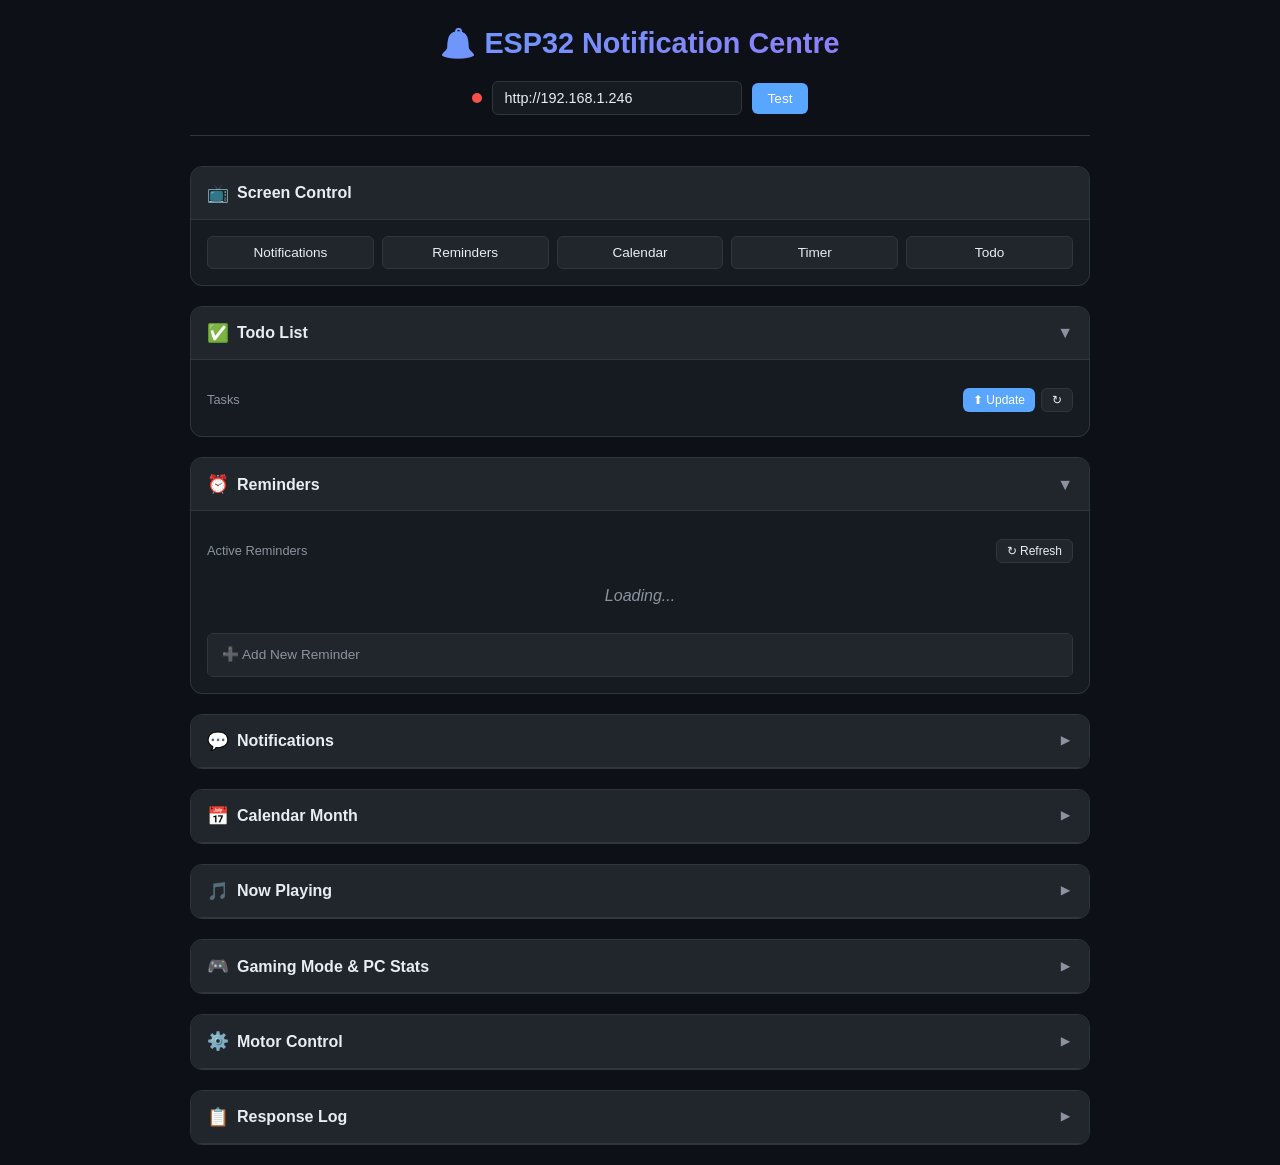
==== tools/esp32_dashboard.html @ 40072f64 "Add webpage to interact with esp32 server" ====
<!DOCTYPE html>
<html lang="en">
<head>
  <meta charset="UTF-8">
  <meta name="viewport" content="width=device-width, initial-scale=1.0">
  <title>ESP32 Notification Centre</title>
  <style>
    :root {
      --bg-primary: #0d1117;
      --bg-secondary: #161b22;
      --bg-tertiary: #21262d;
      --border: #30363d;
      --text-primary: #e6edf3;
      --text-secondary: #8b949e;
      --accent-blue: #58a6ff;
      --accent-green: #3fb950;
      --accent-yellow: #d29922;
      --accent-red: #f85149;
      --accent-purple: #a371f7;
    }
    
    * { box-sizing: border-box; margin: 0; padding: 0; }
    
    body {
      font-family: -apple-system, BlinkMacSystemFont, 'Segoe UI', Roboto, sans-serif;
      background: var(--bg-primary);
      color: var(--text-primary);
      line-height: 1.6;
      padding: 20px;
      min-height: 100vh;
    }
    
    .container { max-width: 900px; margin: 0 auto; }
    
    header {
      text-align: center;
      margin-bottom: 30px;
      padding-bottom: 20px;
      border-bottom: 1px solid var(--border);
    }
    
    header h1 {
      font-size: 1.8rem;
      background: linear-gradient(135deg, var(--accent-blue), var(--accent-purple));
      -webkit-background-clip: text;
      -webkit-text-fill-color: transparent;
      background-clip: text;
    }
    
    .connection {
      display: flex;
      gap: 10px;
      justify-content: center;
      align-items: center;
      margin-top: 15px;
    }
    
    .connection input {
      padding: 8px 12px;
      border-radius: 6px;
      border: 1px solid var(--border);
      background: var(--bg-secondary);
      color: var(--text-primary);
      width: 250px;
      font-size: 0.9rem;
    }
    
    .connection button {
      padding: 8px 16px;
      border-radius: 6px;
      border: none;
      background: var(--accent-blue);
      color: white;
      cursor: pointer;
      font-weight: 500;
      transition: opacity 0.2s;
    }
    
    .connection button:hover { opacity: 0.85; }
    
    .status-dot {
      width: 10px;
      height: 10px;
      border-radius: 50%;
      background: var(--accent-red);
      transition: background 0.3s;
    }
    
    .status-dot.connected { background: var(--accent-green); }
    
    .sections { display: grid; gap: 20px; }
    
    .section {
      background: var(--bg-secondary);
      border: 1px solid var(--border);
      border-radius: 12px;
      overflow: hidden;
    }
    
    .section-header {
      padding: 12px 16px;
      background: var(--bg-tertiary);
      border-bottom: 1px solid var(--border);
      font-weight: 600;
      display: flex;
      align-items: center;
      gap: 8px;
      cursor: pointer;
      user-select: none;
    }
    
    .section-header:hover { background: #282e36; }
    
    .section-header .icon { font-size: 1.1rem; }
    
    .section-header .collapse-icon {
      margin-left: auto;
      transition: transform 0.2s;
      color: var(--text-secondary);
    }
    
    .section.collapsed .section-header .collapse-icon { transform: rotate(-90deg); }
    .section.collapsed .section-body { display: none; }
    
    .section-body { padding: 16px; }
    
    .form-grid {
      display: grid;
      grid-template-columns: repeat(auto-fit, minmax(180px, 1fr));
      gap: 12px;
    }
    
    .form-group { display: flex; flex-direction: column; gap: 4px; }
    .form-group.full-width { grid-column: 1 / -1; }
    
    label {
      font-size: 0.8rem;
      color: var(--text-secondary);
      font-weight: 500;
    }
    
    input, select, textarea {
      padding: 8px 10px;
      border-radius: 6px;
      border: 1px solid var(--border);
      background: var(--bg-tertiary);
      color: var(--text-primary);
      font-size: 0.9rem;
      transition: border-color 0.2s;
    }
    
    input:focus, select:focus, textarea:focus {
      outline: none;
      border-color: var(--accent-blue);
    }
    
    textarea { resize: vertical; min-height: 60px; font-family: inherit; }
    
    .btn-row { display: flex; gap: 10px; margin-top: 12px; flex-wrap: wrap; }
    
    button {
      padding: 8px 16px;
      border-radius: 6px;
      border: none;
      font-weight: 500;
      cursor: pointer;
      transition: all 0.2s;
      font-size: 0.85rem;
    }
    
    .btn-primary { background: var(--accent-blue); color: white; }
    .btn-success { background: var(--accent-green); color: white; }
    .btn-warning { background: var(--accent-yellow); color: black; }
    .btn-danger { background: var(--accent-red); color: white; }
    .btn-secondary { background: var(--bg-tertiary); color: var(--text-primary); border: 1px solid var(--border); }
    
    button:hover { opacity: 0.85; transform: translateY(-1px); }
    button:active { transform: translateY(0); }
    
    .screen-btns { display: flex; flex-wrap: wrap; gap: 8px; }
    .screen-btns button { flex: 1; min-width: 100px; }
    
    .response-area {
      margin-top: 20px;
      padding: 16px;
      background: var(--bg-secondary);
      border: 1px solid var(--border);
      border-radius: 12px;
    }
    
    .response-area h3 {
      font-size: 0.9rem;
      color: var(--text-secondary);
      margin-bottom: 10px;
    }
    
    #responseLog {
      font-family: 'Consolas', 'Monaco', monospace;
      font-size: 0.85rem;
      max-height: 200px;
      overflow-y: auto;
      white-space: pre-wrap;
      word-break: break-all;
    }
    
    .log-entry { padding: 6px 0; border-bottom: 1px solid var(--border); }
    .log-entry:last-child { border-bottom: none; }
    .log-entry.success { color: var(--accent-green); }
    .log-entry.error { color: var(--accent-red); }
    .log-entry .time { color: var(--text-secondary); margin-right: 8px; }
    
    /* Item lists */
    .item-list { margin-top: 12px; }
    .item-list-header {
      font-size: 0.8rem;
      color: var(--text-secondary);
      margin-bottom: 8px;
      display: flex;
      justify-content: space-between;
      align-items: center;
    }
    
    .list-item {
      display: flex;
      align-items: center;
      gap: 10px;
      padding: 8px 12px;
      background: var(--bg-tertiary);
      border-radius: 6px;
      margin-bottom: 6px;
      font-size: 0.9rem;
    }
    
    .list-item.completed { opacity: 0.5; text-decoration: line-through; }
    
    .list-item input[type="checkbox"] {
      width: 18px;
      height: 18px;
      accent-color: var(--accent-green);
      cursor: pointer;
    }
    
    .list-item .item-text { flex: 1; }
    .list-item .item-meta { font-size: 0.75rem; color: var(--text-secondary); }
    
    .empty-state {
      color: var(--text-secondary);
      font-style: italic;
      text-align: center;
      padding: 12px;
    }
    
    /* Collapsible add forms */
    .add-form-details {
      margin-top: 12px;
      border: 1px solid var(--border);
      border-radius: 6px;
      overflow: hidden;
    }
    
    .add-form-details summary {
      padding: 10px 14px;
      background: var(--bg-tertiary);
      cursor: pointer;
      font-size: 0.85rem;
      font-weight: 500;
      color: var(--text-secondary);
      list-style: none;
    }
    
    .add-form-details summary::-webkit-details-marker { display: none; }
    .add-form-details summary:hover { color: var(--text-primary); }
    
    .add-form-details[open] summary { 
      border-bottom: 1px solid var(--border);
      color: var(--text-primary);
    }
    
    .add-form-content { padding: 12px; }
    
    /* Todo input rows */
    .todo-inputs { display: flex; flex-direction: column; gap: 6px; }
    
    .todo-row {
      display: flex;
      align-items: center;
      gap: 8px;
    }
    
    .todo-row input[type="checkbox"] {
      width: 18px;
      height: 18px;
      accent-color: var(--accent-green);
      cursor: pointer;
      flex-shrink: 0;
    }
    
    .todo-row input[type="text"] {
      flex: 1;
      padding: 6px 10px;
      font-size: 0.85rem;
    }
    
    .todo-row input[type="text"].completed {
      opacity: 0.5;
      text-decoration: line-through;
    }
    
    .todo-row .todo-index {
      font-size: 0.7rem;
      color: var(--text-secondary);
      min-width: 20px;
      text-align: right;
    }
    
    /* Slider */
    input[type="range"] {
      -webkit-appearance: none;
      appearance: none;
      height: 6px;
      background: var(--bg-tertiary);
      border-radius: 3px;
      border: none;
    }
    
    input[type="range"]::-webkit-slider-thumb {
      -webkit-appearance: none;
      appearance: none;
      width: 18px;
      height: 18px;
      background: var(--accent-blue);
      border-radius: 50%;
      cursor: pointer;
    }
    
    .slider-value {
      display: inline-block;
      min-width: 40px;
      text-align: center;
      color: var(--accent-blue);
      font-weight: 600;
    }
    
    @media (max-width: 600px) {
      .form-grid { grid-template-columns: 1fr; }
      .connection { flex-direction: column; }
      .connection input { width: 100%; }
    }
  </style>
</head>
<body>
  <div class="container">
    <header>
      <h1>🔔 ESP32 Notification Centre</h1>
      <div class="connection">
        <span class="status-dot" id="statusDot"></span>
        <input type="text" id="espHost" value="http://192.168.1.246" placeholder="ESP32 Address">
        <button onclick="testConnection()">Test</button>
      </div>
    </header>

    <div class="sections">
      <!-- Screen Control -->
      <div class="section">
        <div class="section-header"><span class="icon">📺</span> Screen Control</div>
        <div class="section-body">
          <div class="screen-btns">
            <button class="btn-secondary" onclick="switchScreen('notifs')">Notifications</button>
            <button class="btn-secondary" onclick="switchScreen('reminder')">Reminders</button>
            <button class="btn-secondary" onclick="switchScreen('calendar')">Calendar</button>
            <button class="btn-secondary" onclick="switchScreen('timer')">Timer</button>
            <button class="btn-secondary" onclick="switchScreen('todo')">Todo</button>
          </div>
        </div>
      </div>

      <!-- Todo List -->
      <div class="section">
        <div class="section-header" onclick="toggleSection(this)"><span class="icon">✅</span> Todo List <span class="collapse-icon">▼</span></div>
        <div class="section-body">
          <div class="item-list">
            <div class="item-list-header">
              <span>Tasks</span>
              <div style="display: flex; gap: 6px;">
                <button class="btn-primary" style="padding: 4px 10px; font-size: 0.75rem;" onclick="saveTodoInputs()" title="Save changes">⬆ Update</button>
                <button class="btn-secondary" style="padding: 4px 10px; font-size: 0.75rem;" onclick="loadTodos()" title="Refresh">↻</button>
              </div>
            </div>
            <div id="todoList" class="todo-inputs"></div>
          </div>
        </div>
      </div>

      <!-- Reminders -->
      <div class="section">
        <div class="section-header" onclick="toggleSection(this)"><span class="icon">⏰</span> Reminders <span class="collapse-icon">▼</span></div>
        <div class="section-body">
          <div class="item-list">
            <div class="item-list-header">
              <span>Active Reminders</span>
              <button class="btn-secondary" style="padding: 4px 10px; font-size: 0.75rem;" onclick="loadReminders()">↻ Refresh</button>
            </div>
            <div id="reminderList"><div class="empty-state">Loading...</div></div>
          </div>
          <!-- Collapsible Add Form -->
          <details class="add-form-details">
            <summary>➕ Add New Reminder</summary>
            <div class="add-form-content">
              <div class="form-grid">
                <div class="form-group full-width">
                  <label>Reminder Text</label>
                  <input type="text" id="reminderMsg" placeholder="Take a break!">
                </div>
                <div class="form-group">
                  <label>Date & Time</label>
                  <input type="datetime-local" id="reminderTime">
                </div>
                <div class="form-group">
                  <label>Limit (mins)</label>
                  <input type="number" id="reminderLimit" value="0" min="0">
                </div>
                <div class="form-group">
                  <label>Priority</label>
                  <select id="reminderPriority">
                    <option value="normal">Normal</option>
                    <option value="high">High</option>
                    <option value="low">Low</option>
                  </select>
                </div>
              </div>
              <div class="btn-row">
                <button class="btn-primary" onclick="addReminder()">Add Reminder</button>
              </div>
            </div>
          </details>
        </div>
      </div>

      <!-- Notifications (collapsed) -->
      <div class="section collapsed">
        <div class="section-header" onclick="toggleSection(this)"><span class="icon">💬</span> Notifications <span class="collapse-icon">▼</span></div>
        <div class="section-body">
          <div class="form-grid">
            <div class="form-group">
              <label>App Name</label>
              <input type="text" id="notifApp" placeholder="Discord">
            </div>
            <div class="form-group">
              <label>From</label>
              <input type="text" id="notifFrom" placeholder="Username">
            </div>
            <div class="form-group">
              <label>Priority</label>
              <select id="notifPriority">
                <option value="">Normal</option>
                <option value="high">High</option>
                <option value="low">Low</option>
              </select>
            </div>
            <div class="form-group full-width">
              <label>Message</label>
              <textarea id="notifMessage" placeholder="Notification message..."></textarea>
            </div>
          </div>
          <div class="btn-row">
            <button class="btn-primary" onclick="sendNotification()">Send Notification</button>
            <button class="btn-danger" onclick="clearNotifications()">Clear All</button>
          </div>
        </div>
      </div>

      <!-- Calendar (collapsed) -->
      <div class="section collapsed">
        <div class="section-header" onclick="toggleSection(this)"><span class="icon">📅</span> Calendar Month <span class="collapse-icon">▼</span></div>
        <div class="section-body">
          <div class="form-grid">
            <div class="form-group">
              <label>Month (1-12)</label>
              <input type="number" id="calMonth" min="1" max="12" value="1">
            </div>
            <div class="form-group">
              <label>Year</label>
              <input type="number" id="calYear" value="2026">
            </div>
          </div>
          <div class="btn-row">
            <button class="btn-primary" onclick="setCalMonth()">Set Month</button>
            <button class="btn-secondary" onclick="resetCalMonth()">Reset to Current</button>
          </div>
        </div>
      </div>

      <!-- Now Playing (collapsed) -->
      <div class="section collapsed">
        <div class="section-header" onclick="toggleSection(this)"><span class="icon">🎵</span> Now Playing <span class="collapse-icon">▼</span></div>
        <div class="section-body">
          <div class="form-grid">
            <div class="form-group">
              <label>Song</label>
              <input type="text" id="npSong" placeholder="Song Title">
            </div>
            <div class="form-group">
              <label>Artist</label>
              <input type="text" id="npArtist" placeholder="Artist Name">
            </div>
          </div>
          <div class="btn-row">
            <button class="btn-primary" onclick="setNowPlaying()">Update</button>
            <button class="btn-secondary" onclick="clearNowPlaying()">Clear</button>
          </div>
        </div>
      </div>

      <!-- PC Stats (collapsed) -->
      <div class="section collapsed">
        <div class="section-header" onclick="toggleSection(this)"><span class="icon">🎮</span> Gaming Mode & PC Stats <span class="collapse-icon">▼</span></div>
        <div class="section-body">
          <div class="btn-row">
            <button class="btn-success" onclick="setGaming(true)">Gaming ON</button>
            <button class="btn-danger" onclick="setGaming(false)">Gaming OFF</button>
          </div>
          <hr style="border-color: var(--border); margin: 16px 0;">
          <div class="form-grid">
            <div class="form-group">
              <label>CPU Temp (°C)</label>
              <input type="number" id="cpuTemp" value="45">
            </div>
            <div class="form-group">
              <label>CPU Usage (%)</label>
              <input type="number" id="cpuUsage" value="30">
            </div>
            <div class="form-group">
              <label>CPU Speed (GHz)</label>
              <input type="number" id="cpuSpeed" step="0.1" value="3.5">
            </div>
            <div class="form-group">
              <label>RAM Used (GB)</label>
              <input type="number" id="ramUsed" value="8">
            </div>
            <div class="form-group">
              <label>RAM Total (GB)</label>
              <input type="number" id="ramTotal" value="32">
            </div>
            <div class="form-group">
              <label>GPU Temp (°C)</label>
              <input type="number" id="gpuTemp" value="55">
            </div>
            <div class="form-group">
              <label>GPU Usage (%)</label>
              <input type="number" id="gpuUsage" value="20">
            </div>
            <div class="form-group">
              <label>Net Down (MB/s)</label>
              <input type="number" id="netDown" step="0.1" value="0">
            </div>
            <div class="form-group">
              <label>Net Up (MB/s)</label>
              <input type="number" id="netUp" step="0.1" value="0">
            </div>
          </div>
          <div class="btn-row">
            <button class="btn-primary" onclick="sendPcStats()">Send PC Stats</button>
          </div>
        </div>
      </div>

      <!-- Motor Control (collapsed) -->
      <div class="section collapsed">
        <div class="section-header" onclick="toggleSection(this)"><span class="icon">⚙️</span> Motor Control <span class="collapse-icon">▼</span></div>
        <div class="section-body">
          <div class="form-group">
            <label>Speed: <span class="slider-value" id="motorSpeedValue">0</span></label>
            <input type="range" id="motorSpeed" min="0" max="255" value="0" oninput="updateMotorValue()">
          </div>
          <div class="btn-row">
            <button class="btn-primary" onclick="setMotor()">Set Speed</button>
            <button class="btn-danger" onclick="stopMotor()">Stop</button>
          </div>
        </div>
      </div>

      <!-- Response Log (collapsed) -->
      <div class="section collapsed">
        <div class="section-header" onclick="toggleSection(this)"><span class="icon">📋</span> Response Log <span class="collapse-icon">▼</span></div>
        <div class="section-body">
          <div id="responseLog"></div>
        </div>
      </div>
    </div>
  </div>

  <script>
    const $ = id => document.getElementById(id);

    function getHost() {
      return $('espHost').value.replace(/\/$/, '');
    }

    function log(msg, isError = false) {
      const time = new Date().toLocaleTimeString();
      const entry = document.createElement('div');
      entry.className = `log-entry ${isError ? 'error' : 'success'}`;
      entry.innerHTML = `<span class="time">[${time}]</span>${msg}`;
      $('responseLog').prepend(entry);
    }

    async function apiCall(endpoint, method = 'POST', body = null) {
      try {
        const url = getHost() + endpoint;
        const options = { method };
        
        if (body) {
          options.headers = { 'Content-Type': 'application/x-www-form-urlencoded' };
          options.body = new URLSearchParams(body).toString();
        }
        
        const res = await fetch(url, options);
        const text = await res.text();
        
        let parsed;
        try { parsed = JSON.parse(text); } catch { parsed = text; }
        
        log(`${method} ${endpoint} → ${JSON.stringify(parsed)}`);
        return { ok: res.ok, data: parsed };
      } catch (e) {
        log(`${method} ${endpoint} → ${e.message}`, true);
        return { ok: false, error: e.message };
      }
    }

    async function testConnection() {
      const result = await apiCall('/', 'GET');
      $('statusDot').classList.toggle('connected', result.ok);
      if (result.ok) {
        loadReminders();
        loadTodos();
      }
    }

    function toggleSection(header) {
      header.closest('.section').classList.toggle('collapsed');
    }

    // Screen
    function switchScreen(name) {
      apiCall(`/screen?name=${name}`);
    }

    // Notifications
    function sendNotification() {
      apiCall('/notify', 'POST', {
        app: $('notifApp').value,
        from: $('notifFrom').value,
        message: $('notifMessage').value,
        priority: $('notifPriority').value
      });
    }

    function clearNotifications() {
      apiCall('/clear');
    }

    // Reminders
    async function loadReminders() {
      const result = await apiCall('/reminders', 'GET');
      const container = $('reminderList');
      
      if (!result.ok || !result.data || !Array.isArray(result.data)) {
        container.innerHTML = '<div class="empty-state">Could not load reminders</div>';
        return;
      }
      
      if (result.data.length === 0) {
        container.innerHTML = '<div class="empty-state">No reminders set</div>';
        return;
      }
      
      container.innerHTML = result.data.map(r => {
        const time = new Date(r.when * 1000).toLocaleString();
        return `
          <div class="list-item" data-id="${r.id}">
            <input type="checkbox" onchange="completeReminderById(${r.id})" title="Mark complete">
            <span class="item-text">${escapeHtml(r.message)}</span>
            <span class="item-meta">${time}</span>
          </div>
        `;
      }).join('');
    }

    async function completeReminderById(id) {
      await apiCall('/completeReminder', 'POST', { id });
      loadReminders();
    }

    function addReminder() {
      const dt = $('reminderTime').value;
      const formatted = dt.replace('T', ' ');
      
      apiCall('/addreminder', 'POST', {
        message: $('reminderMsg').value,
        time: formatted,
        limit: $('reminderLimit').value,
        priority: $('reminderPriority').value
      }).then(() => loadReminders());
    }

    // Todo
    const TODO_ROWS = 10;
    
    async function loadTodos() {
      const result = await apiCall('/todos', 'GET');
      const container = $('todoList');
      
      // Build data map from API response
      const todoData = {};
      if (result.ok && Array.isArray(result.data)) {
        result.data.forEach(t => {
          todoData[t.index] = t;
        });
      }
      
      // Render 10 editable rows
      let html = '';
      for (let i = 0; i < TODO_ROWS; i++) {
        const item = todoData[i] || { text: '', completed: false };
        const completedClass = item.completed ? 'completed' : '';
        const checkedAttr = item.completed ? 'checked' : '';
        
        html += `
          <div class="todo-row" data-index="${i}">
            <span class="todo-index">${i}</span>
            <input type="checkbox" ${checkedAttr} onchange="completeTaskByIndex(${i}, this.checked)" title="Mark complete">
            <input type="text" id="todo-input-${i}" value="${escapeHtml(item.text)}" 
                   class="${completedClass}" placeholder="Task ${i}...">
          </div>
        `;
      }
      container.innerHTML = html;
    }

    async function completeTaskByIndex(index, checked) {
      if (checked) {
        await apiCall('/completeTask', 'POST', { index });
        loadTodos();
      }
    }

    async function saveTodoInputs() {
      const body = {};
      let hasContent = false;
      
      for (let i = 0; i < TODO_ROWS; i++) {
        const input = $(`todo-input-${i}`);
        if (input && input.value.trim()) {
          body[i] = input.value.trim();
          hasContent = true;
        }
      }
      
      if (!hasContent) {
        log('No tasks to save', true);
        return;
      }
      
      await apiCall('/todo', 'POST', body);
      loadTodos();
    }

    // Now Playing
    function setNowPlaying() {
      apiCall('/nowplaying', 'POST', {
        song: $('npSong').value,
        artist: $('npArtist').value
      });
    }

    function clearNowPlaying() {
      apiCall('/nowplaying', 'POST', { song: '' });
    }

    // Calendar
    function setCalMonth() {
      apiCall('/calmonth', 'POST', {
        month: $('calMonth').value,
        year: $('calYear').value
      });
    }

    function resetCalMonth() {
      apiCall('/calmonth', 'POST', { month: 0, year: 0 });
    }

    // Motor
    function updateMotorValue() {
      $('motorSpeedValue').textContent = $('motorSpeed').value;
    }

    function setMotor() {
      apiCall('/motor', 'POST', { speed: $('motorSpeed').value });
    }

    function stopMotor() {
      $('motorSpeed').value = 0;
      updateMotorValue();
      apiCall('/motor', 'POST', { speed: 0 });
    }

    // Gaming / PC Stats
    function setGaming(enabled) {
      apiCall('/gaming', 'POST', { enabled: enabled ? '1' : '0' });
    }

    function sendPcStats() {
      apiCall('/pcstats', 'POST', {
        cpu_temp: $('cpuTemp').value,
        cpu_usage: $('cpuUsage').value,
        cpu_speed: $('cpuSpeed').value,
        ram_used: $('ramUsed').value,
        ram_total: $('ramTotal').value,
        gpu_temp: $('gpuTemp').value,
        gpu_usage: $('gpuUsage').value,
        net_down: $('netDown').value,
        net_up: $('netUp').value
      });
    }

    function escapeHtml(text) {
      const div = document.createElement('div');
      div.textContent = text;
      return div.innerHTML;
    }

    // Init
    testConnection();
  </script>
</body>
</html>
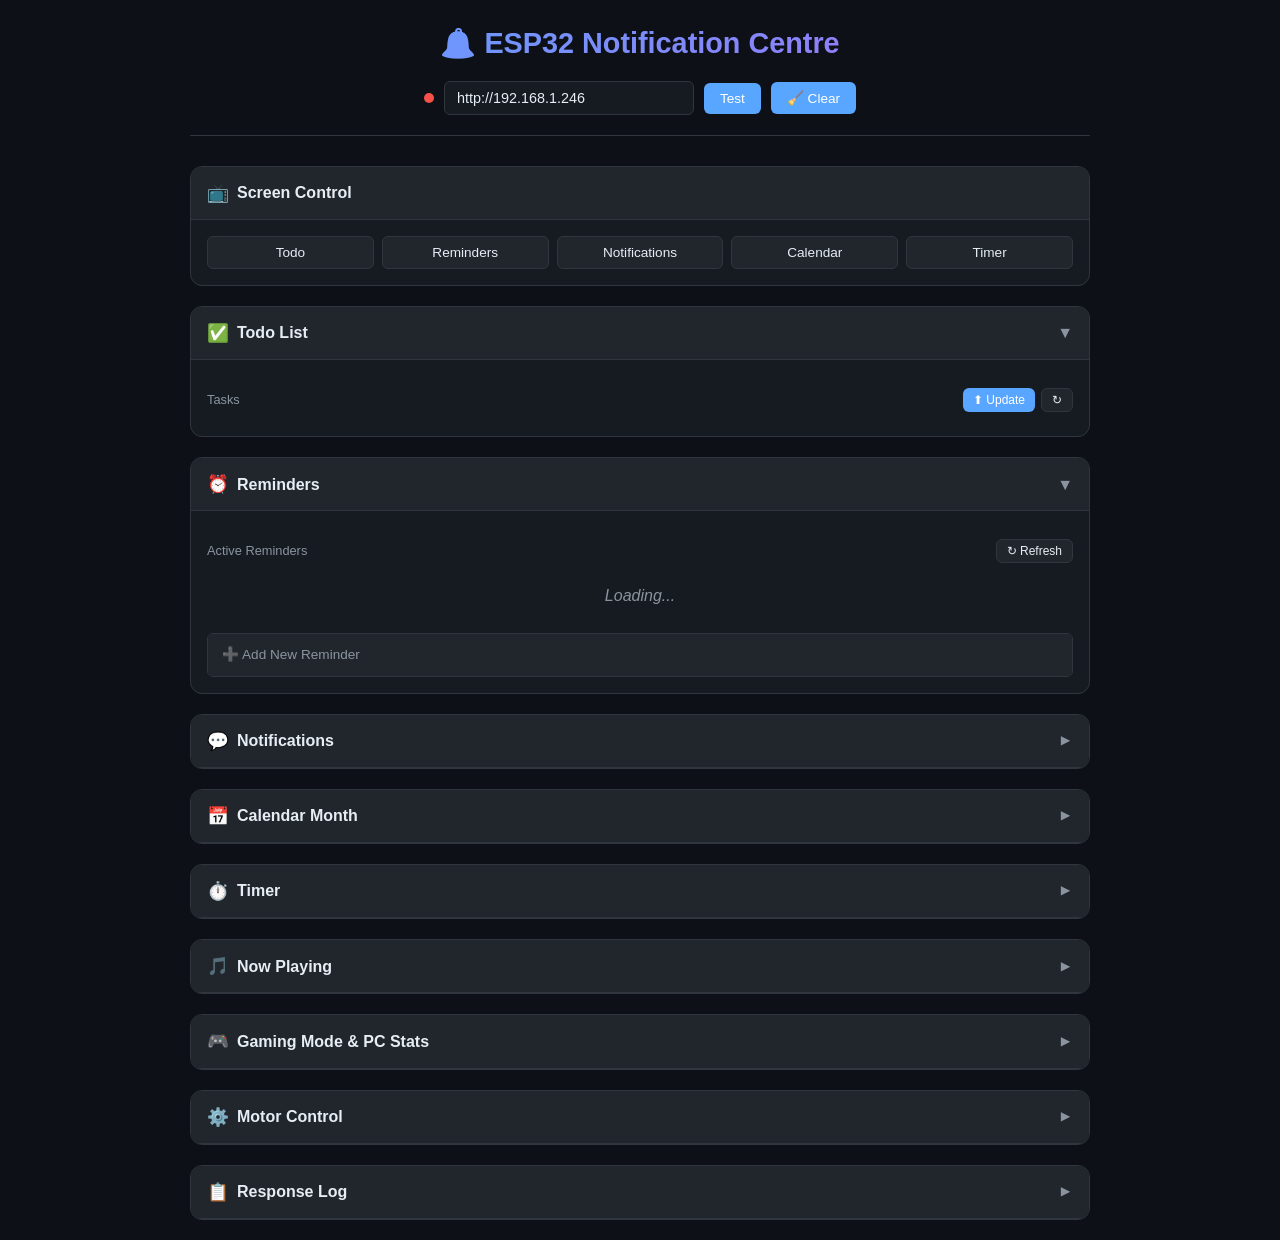
==== commit e26874e1: "uppdate html" ====
--- a/tools/esp32_dashboard.html
+++ b/tools/esp32_dashboard.html
@@ -356,6 +356,7 @@
         <span class="status-dot" id="statusDot"></span>
         <input type="text" id="espHost" value="http://192.168.1.246" placeholder="ESP32 Address">
         <button onclick="testConnection()">Test</button>
+        <button class="btn-primary" onclick="clearNotifications()" title="Clear all notifications (same as MX switch)">🧹 Clear</button>
       </div>
     </header>
 
@@ -365,11 +366,11 @@
         <div class="section-header"><span class="icon">📺</span> Screen Control</div>
         <div class="section-body">
           <div class="screen-btns">
+            <button class="btn-secondary" onclick="switchScreen('todo')">Todo</button>
+            <button class="btn-secondary" onclick="switchScreen('reminder')">Reminders</button>
             <button class="btn-secondary" onclick="switchScreen('notifs')">Notifications</button>
-            <button class="btn-secondary" onclick="switchScreen('reminder')">Reminders</button>
             <button class="btn-secondary" onclick="switchScreen('calendar')">Calendar</button>
             <button class="btn-secondary" onclick="switchScreen('timer')">Timer</button>
-            <button class="btn-secondary" onclick="switchScreen('todo')">Todo</button>
           </div>
         </div>
       </div>
@@ -490,6 +491,29 @@
         </div>
       </div>
 
+      <!-- Timer (collapsed) -->
+      <div class="section collapsed">
+        <div class="section-header" onclick="toggleSection(this)"><span class="icon">⏱️</span> Timer <span class="collapse-icon">▼</span></div>
+        <div class="section-body">
+          <div class="form-grid">
+            <div class="form-group">
+              <label>Minutes (0-60)</label>
+              <input type="number" id="timerMinutes" min="0" max="60" value="5">
+            </div>
+            <div class="form-group">
+              <label>Status</label>
+              <div id="timerStatus" style="padding: 8px; background: var(--bg-tertiary); border-radius: 6px; font-size: 0.85rem;">--</div>
+            </div>
+          </div>
+          <div class="btn-row">
+            <button class="btn-primary" onclick="setTimer()">Set</button>
+            <button class="btn-primary" onclick="startTimer()">▶ Start</button>
+            <button class="btn-danger" onclick="stopTimer()">⏹ Stop</button>
+            <button class="btn-secondary" onclick="getTimerStatus()">↻</button>
+          </div>
+        </div>
+      </div>
+
       <!-- Now Playing (collapsed) -->
       <div class="section collapsed">
         <div class="section-header" onclick="toggleSection(this)"><span class="icon">🎵</span> Now Playing <span class="collapse-icon">▼</span></div>
@@ -790,6 +814,43 @@
       apiCall('/calmonth', 'POST', { month: 0, year: 0 });
     }
 
+    // Timer
+    function setTimer() {
+      apiCall('/timer', 'POST', { minutes: $('timerMinutes').value }).then(getTimerStatus);
+    }
+
+    function startTimer() {
+      apiCall('/timer/start', 'POST').then(getTimerStatus);
+    }
+
+    function stopTimer() {
+      apiCall('/timer/stop', 'POST').then(getTimerStatus);
+    }
+
+    async function getTimerStatus() {
+      const result = await apiCall('/timer', 'GET');
+      const status = $('timerStatus');
+      
+      if (!result.ok || !result.data) {
+        status.textContent = 'Error';
+        return;
+      }
+      
+      const d = result.data;
+      if (d.running) {
+        const mins = Math.floor(d.remainingSeconds / 60);
+        const secs = d.remainingSeconds % 60;
+        status.textContent = `⏳ Running: ${mins}:${secs.toString().padStart(2, '0')}`;
+        status.style.color = 'var(--accent-green)';
+      } else if (d.complete) {
+        status.textContent = '🔔 Complete!';
+        status.style.color = 'var(--accent-danger)';
+      } else {
+        status.textContent = `⏸ Stopped (${d.minutes} min set)`;
+        status.style.color = 'var(--text-secondary)';
+      }
+    }
+
     // Motor
     function updateMotorValue() {
       $('motorSpeedValue').textContent = $('motorSpeed').value;
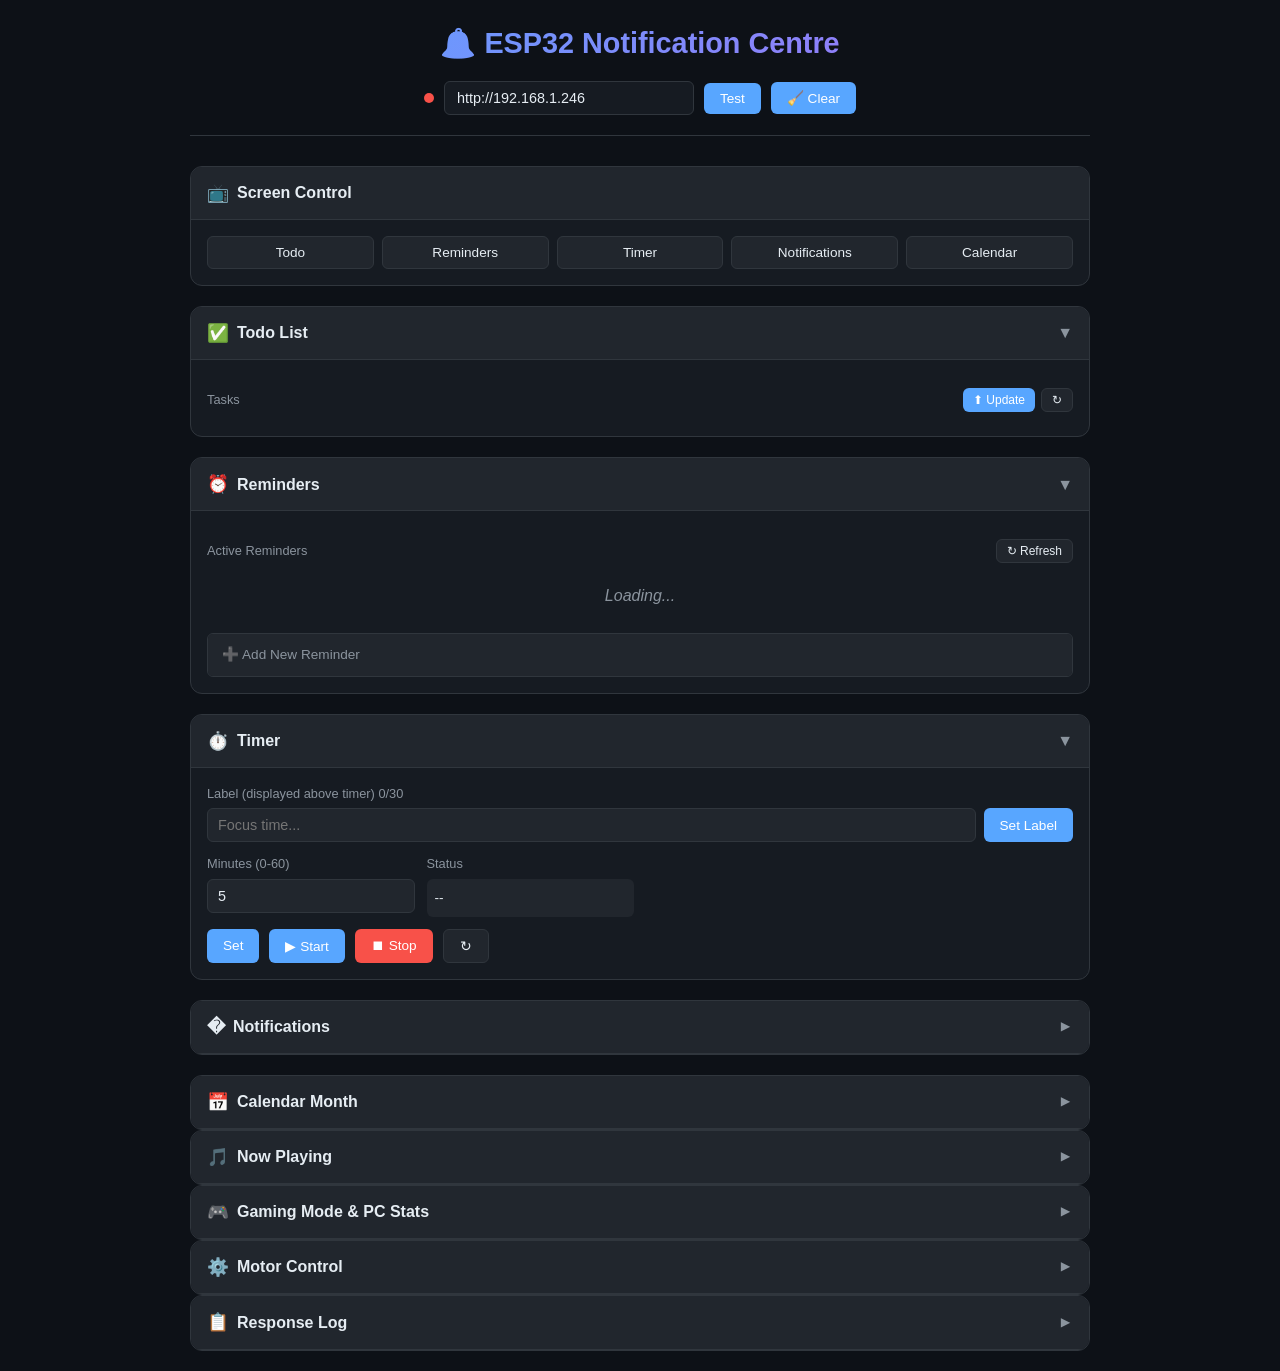
==== commit 856a6863: "Add dashboard api" ====
--- a/tools/esp32_dashboard.html
+++ b/tools/esp32_dashboard.html
@@ -368,9 +368,9 @@
           <div class="screen-btns">
             <button class="btn-secondary" onclick="switchScreen('todo')">Todo</button>
             <button class="btn-secondary" onclick="switchScreen('reminder')">Reminders</button>
+            <button class="btn-secondary" onclick="switchScreen('timer')">Timer</button>
             <button class="btn-secondary" onclick="switchScreen('notifs')">Notifications</button>
             <button class="btn-secondary" onclick="switchScreen('calendar')">Calendar</button>
-            <button class="btn-secondary" onclick="switchScreen('timer')">Timer</button>
           </div>
         </div>
       </div>
@@ -437,9 +437,39 @@
         </div>
       </div>
 
+      <!-- Timer (open by default) -->
+      <div class="section">
+        <div class="section-header" onclick="toggleSection(this)"><span class="icon">⏱️</span> Timer <span class="collapse-icon">▼</span></div>
+        <div class="section-body">
+          <div class="form-grid">
+            <div class="form-group full-width">
+              <label>Label (displayed above timer) <span id="timerLabelCount" style="color: var(--text-secondary); font-weight: normal;">0/30</span></label>
+              <div style="display: flex; gap: 8px;">
+                <input type="text" id="timerLabel" placeholder="Focus time..." maxlength="30" style="flex: 1;" oninput="updateLabelCount()">
+                <button class="btn-primary" onclick="setTimerLabel()" style="white-space: nowrap;">Set Label</button>
+              </div>
+            </div>
+            <div class="form-group">
+              <label>Minutes (0-60)</label>
+              <input type="number" id="timerMinutes" min="0" max="60" value="5">
+            </div>
+            <div class="form-group">
+              <label>Status</label>
+              <div id="timerStatus" style="padding: 8px; background: var(--bg-tertiary); border-radius: 6px; font-size: 0.85rem;">--</div>
+            </div>
+          </div>
+          <div class="btn-row">
+            <button class="btn-primary" onclick="setTimer()">Set</button>
+            <button class="btn-primary" onclick="startTimer()">▶ Start</button>
+            <button class="btn-danger" onclick="stopTimer()">⏹ Stop</button>
+            <button class="btn-secondary" onclick="getTimerStatus()">↻</button>
+          </div>
+        </div>
+      </div>
+
       <!-- Notifications (collapsed) -->
       <div class="section collapsed">
-        <div class="section-header" onclick="toggleSection(this)"><span class="icon">💬</span> Notifications <span class="collapse-icon">▼</span></div>
+        <div class="section-header" onclick="toggleSection(this)"><span class="icon">�</span> Notifications <span class="collapse-icon">▼</span></div>
         <div class="section-body">
           <div class="form-grid">
             <div class="form-group">
@@ -491,27 +521,6 @@
         </div>
       </div>
 
-      <!-- Timer (collapsed) -->
-      <div class="section collapsed">
-        <div class="section-header" onclick="toggleSection(this)"><span class="icon">⏱️</span> Timer <span class="collapse-icon">▼</span></div>
-        <div class="section-body">
-          <div class="form-grid">
-            <div class="form-group">
-              <label>Minutes (0-60)</label>
-              <input type="number" id="timerMinutes" min="0" max="60" value="5">
-            </div>
-            <div class="form-group">
-              <label>Status</label>
-              <div id="timerStatus" style="padding: 8px; background: var(--bg-tertiary); border-radius: 6px; font-size: 0.85rem;">--</div>
-            </div>
-          </div>
-          <div class="btn-row">
-            <button class="btn-primary" onclick="setTimer()">Set</button>
-            <button class="btn-primary" onclick="startTimer()">▶ Start</button>
-            <button class="btn-danger" onclick="stopTimer()">⏹ Stop</button>
-            <button class="btn-secondary" onclick="getTimerStatus()">↻</button>
-          </div>
-        </div>
       </div>
 
       <!-- Now Playing (collapsed) -->
@@ -700,12 +709,11 @@
       }
       
       container.innerHTML = result.data.map(r => {
-        const time = new Date(r.when * 1000).toLocaleString();
         return `
           <div class="list-item" data-id="${r.id}">
             <input type="checkbox" onchange="completeReminderById(${r.id})" title="Mark complete">
             <span class="item-text">${escapeHtml(r.message)}</span>
-            <span class="item-meta">${time}</span>
+            <span class="item-meta">#${r.id} • ${r.time}</span>
           </div>
         `;
       }).join('');
@@ -849,6 +857,21 @@
         status.textContent = `⏸ Stopped (${d.minutes} min set)`;
         status.style.color = 'var(--text-secondary)';
       }
+      
+      // Update label field if present in response
+      if (d.label !== undefined) {
+        $('timerLabel').value = d.label;
+        updateLabelCount();
+      }
+    }
+
+    function setTimerLabel() {
+      apiCall('/timer/label', 'POST', { label: $('timerLabel').value });
+    }
+
+    function updateLabelCount() {
+      const len = $('timerLabel').value.length;
+      $('timerLabelCount').textContent = len + '/30';
     }
 
     // Motor
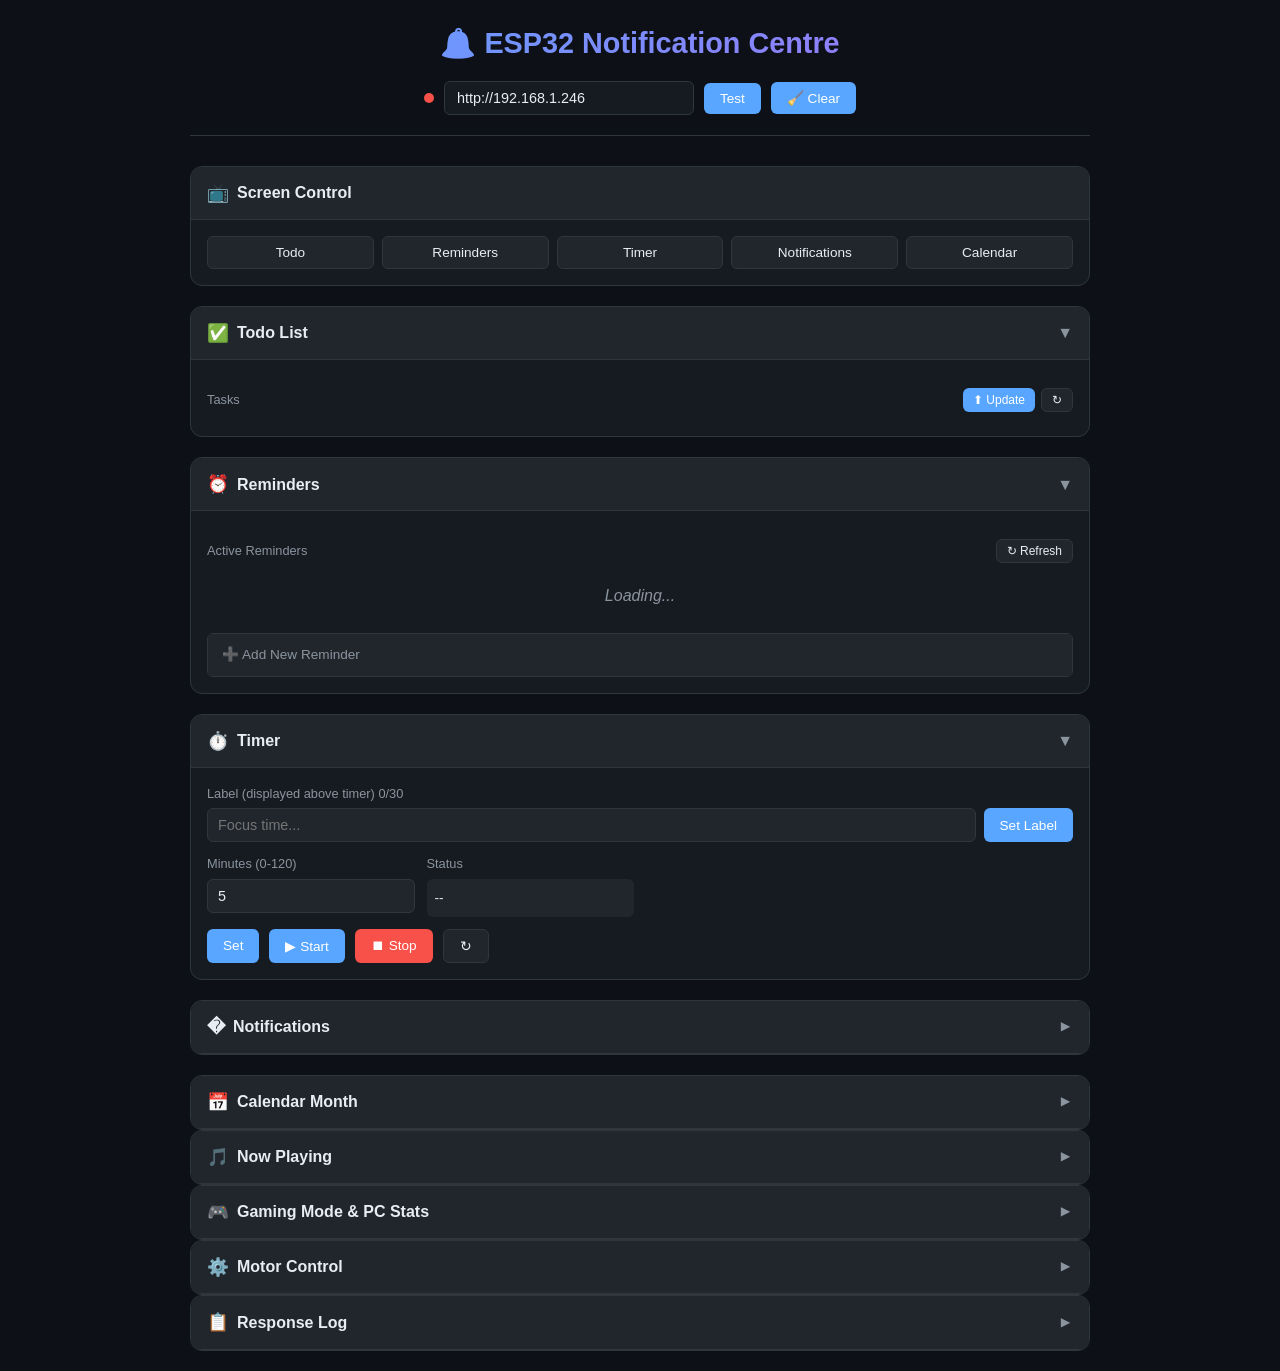
==== commit 6289ff88: "Add delete taks" ====
--- a/tools/esp32_dashboard.html
+++ b/tools/esp32_dashboard.html
@@ -311,6 +311,23 @@
       color: var(--text-secondary);
       min-width: 20px;
       text-align: right;
+    }
+    
+    .todo-row .btn-delete {
+      background: none;
+      border: none;
+      color: var(--text-secondary);
+      cursor: pointer;
+      padding: 2px 6px;
+      font-size: 0.85rem;
+      opacity: 0.5;
+      transition: opacity 0.2s, color 0.2s;
+      flex-shrink: 0;
+    }
+    .todo-row .btn-delete:hover {
+      opacity: 1;
+      color: var(--accent-red);
+      transform: none;
     }
     
     /* Slider */
@@ -450,8 +467,8 @@
               </div>
             </div>
             <div class="form-group">
-              <label>Minutes (0-60)</label>
-              <input type="number" id="timerMinutes" min="0" max="60" value="5">
+              <label>Minutes (0-120)</label>
+              <input type="number" id="timerMinutes" min="0" max="120" value="5">
             </div>
             <div class="form-group">
               <label>Status</label>
@@ -764,6 +781,7 @@
             <input type="checkbox" ${checkedAttr} onchange="completeTaskByIndex(${i}, this.checked)" title="Mark complete">
             <input type="text" id="todo-input-${i}" value="${escapeHtml(item.text)}" 
                    class="${completedClass}" placeholder="Task ${i}...">
+            <button class="btn-delete" onclick="deleteTodoByIndex(${i})" title="Delete task">🗑</button>
           </div>
         `;
       }
@@ -779,22 +797,27 @@
 
     async function saveTodoInputs() {
       const body = {};
-      let hasContent = false;
+      let hasChanges = false;
       
       for (let i = 0; i < TODO_ROWS; i++) {
         const input = $(`todo-input-${i}`);
-        if (input && input.value.trim()) {
+        if (input) {
           body[i] = input.value.trim();
-          hasContent = true;
+          hasChanges = true;
         }
       }
       
-      if (!hasContent) {
+      if (!hasChanges) {
         log('No tasks to save', true);
         return;
       }
       
       await apiCall('/todo', 'POST', body);
+      loadTodos();
+    }
+
+    async function deleteTodoByIndex(index) {
+      await apiCall('/deleteTask', 'POST', { index });
       loadTodos();
     }
 
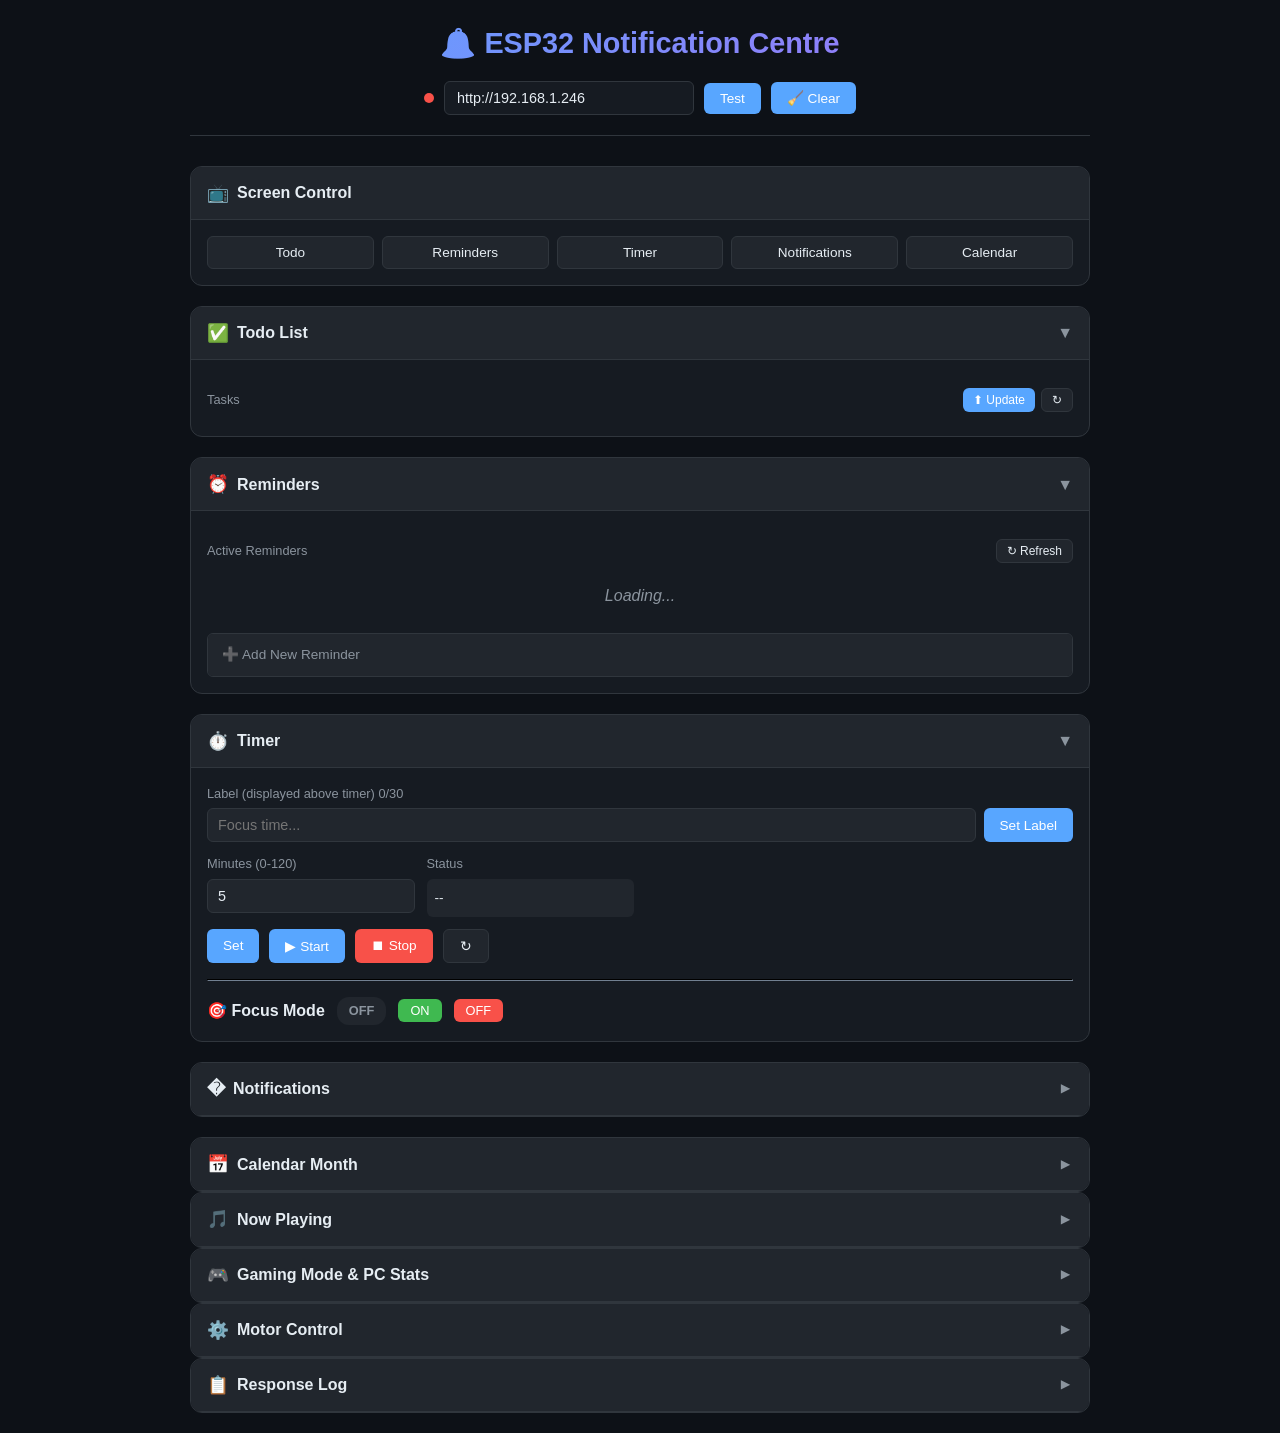
==== commit aaade5b7: "add focus (untested) and calender sprint markings" ====
--- a/tools/esp32_dashboard.html
+++ b/tools/esp32_dashboard.html
@@ -481,6 +481,14 @@
             <button class="btn-danger" onclick="stopTimer()">⏹ Stop</button>
             <button class="btn-secondary" onclick="getTimerStatus()">↻</button>
           </div>
+          <hr style="border-color: var(--border); margin: 16px 0;">
+          <div style="display: flex; align-items: center; gap: 12px;">
+            <span style="font-weight: 600;">🎯 Focus Mode</span>
+            <span id="focusBadge" style="padding: 4px 12px; border-radius: 12px; font-size: 0.8rem; font-weight: 600; background: var(--bg-tertiary); color: var(--text-secondary);">OFF</span>
+            <button class="btn-success" onclick="setFocusMode('on')" style="padding: 4px 12px; font-size: 0.8rem;">ON</button>
+            <button class="btn-danger" onclick="setFocusMode('off')" style="padding: 4px 12px; font-size: 0.8rem;">OFF</button>
+            <span id="focusPcIP" style="font-size: 0.75rem; color: var(--text-secondary); margin-left: auto;"></span>
+          </div>
         </div>
       </div>
 
@@ -684,6 +692,7 @@
       if (result.ok) {
         loadReminders();
         loadTodos();
+        getFocusStatus();
       }
     }
 
@@ -897,6 +906,34 @@
       $('timerLabelCount').textContent = len + '/30';
     }
 
+    // Focus Mode
+    function setFocusMode(state) {
+      apiCall('/focus', 'POST', { focus: state }).then(getFocusStatus);
+    }
+
+    async function getFocusStatus() {
+      const result = await apiCall('/focus', 'GET');
+      const badge = $('focusBadge');
+      const pcIP = $('focusPcIP');
+
+      if (!result.ok || !result.data) return;
+
+      const d = result.data;
+      if (d.focus) {
+        badge.textContent = 'ON';
+        badge.style.background = 'var(--accent-green)';
+        badge.style.color = 'white';
+      } else {
+        badge.textContent = 'OFF';
+        badge.style.background = 'var(--bg-tertiary)';
+        badge.style.color = 'var(--text-secondary)';
+      }
+
+      if (d.pcIP) {
+        pcIP.textContent = 'PC: ' + d.pcIP;
+      }
+    }
+
     // Motor
     function updateMotorValue() {
       $('motorSpeedValue').textContent = $('motorSpeed').value;
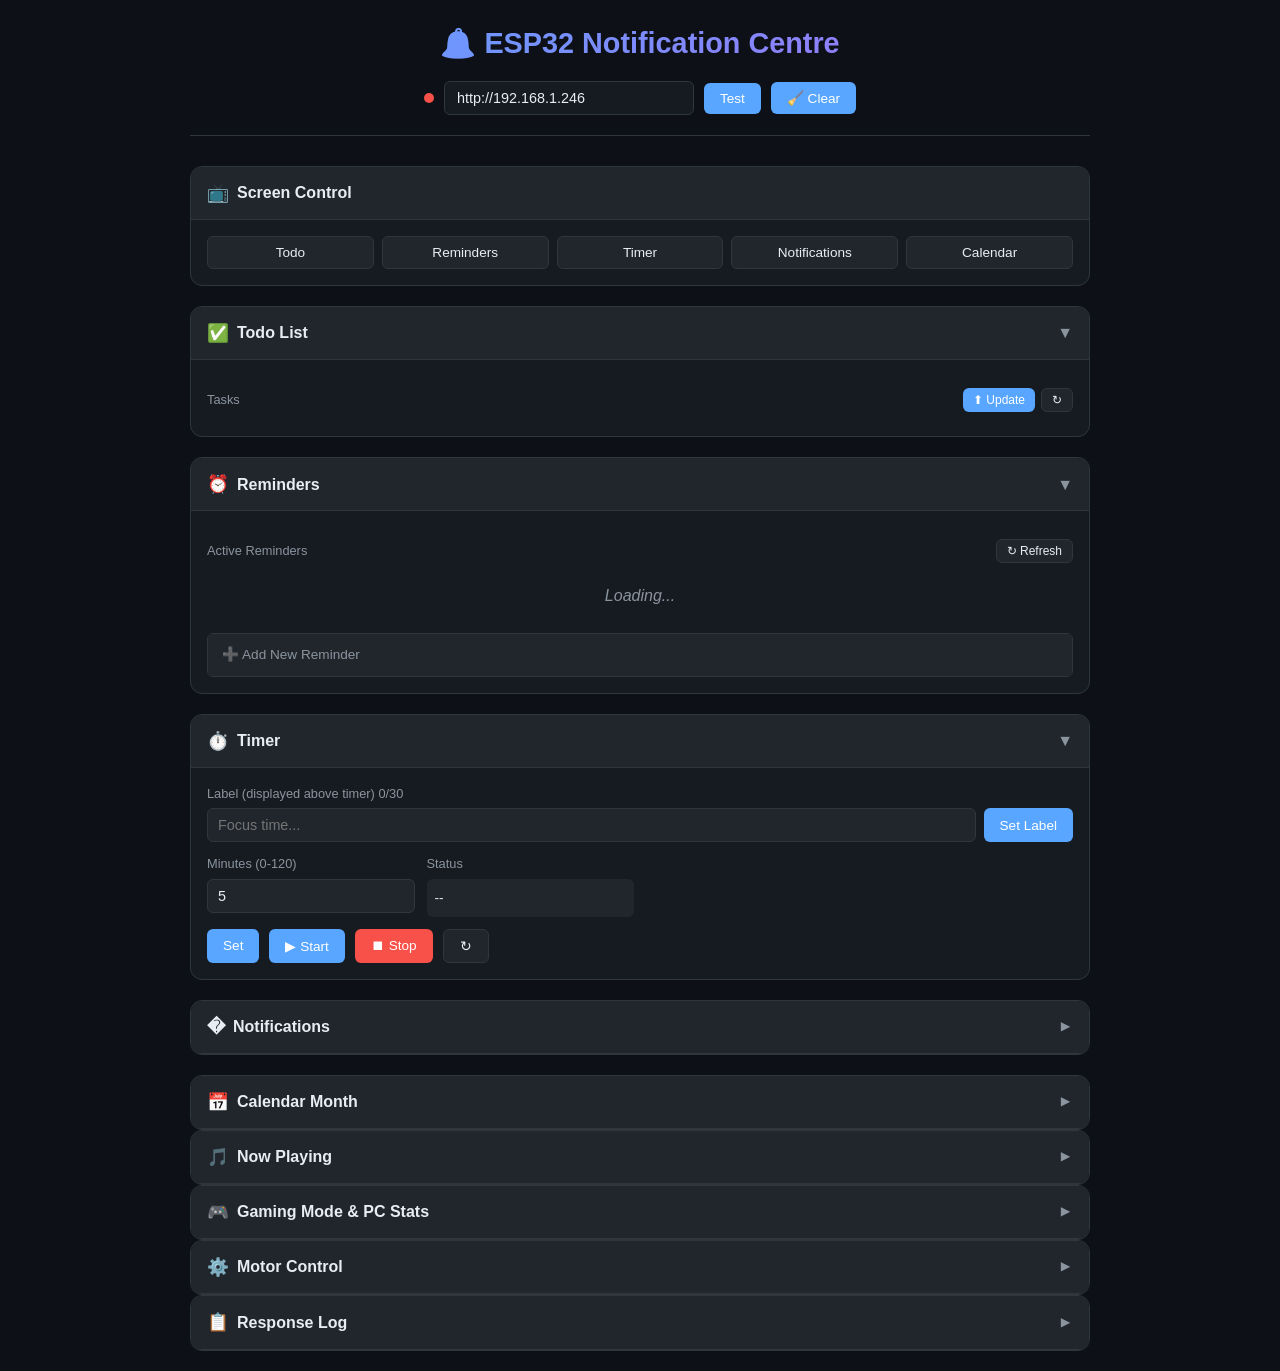
==== commit 3d4504c3: "undo focus, screen fixes" ====
--- a/tools/esp32_dashboard.html
+++ b/tools/esp32_dashboard.html
@@ -481,14 +481,6 @@
             <button class="btn-danger" onclick="stopTimer()">⏹ Stop</button>
             <button class="btn-secondary" onclick="getTimerStatus()">↻</button>
           </div>
-          <hr style="border-color: var(--border); margin: 16px 0;">
-          <div style="display: flex; align-items: center; gap: 12px;">
-            <span style="font-weight: 600;">🎯 Focus Mode</span>
-            <span id="focusBadge" style="padding: 4px 12px; border-radius: 12px; font-size: 0.8rem; font-weight: 600; background: var(--bg-tertiary); color: var(--text-secondary);">OFF</span>
-            <button class="btn-success" onclick="setFocusMode('on')" style="padding: 4px 12px; font-size: 0.8rem;">ON</button>
-            <button class="btn-danger" onclick="setFocusMode('off')" style="padding: 4px 12px; font-size: 0.8rem;">OFF</button>
-            <span id="focusPcIP" style="font-size: 0.75rem; color: var(--text-secondary); margin-left: auto;"></span>
-          </div>
         </div>
       </div>
 
@@ -692,7 +684,6 @@
       if (result.ok) {
         loadReminders();
         loadTodos();
-        getFocusStatus();
       }
     }
 
@@ -906,34 +897,6 @@
       $('timerLabelCount').textContent = len + '/30';
     }
 
-    // Focus Mode
-    function setFocusMode(state) {
-      apiCall('/focus', 'POST', { focus: state }).then(getFocusStatus);
-    }
-
-    async function getFocusStatus() {
-      const result = await apiCall('/focus', 'GET');
-      const badge = $('focusBadge');
-      const pcIP = $('focusPcIP');
-
-      if (!result.ok || !result.data) return;
-
-      const d = result.data;
-      if (d.focus) {
-        badge.textContent = 'ON';
-        badge.style.background = 'var(--accent-green)';
-        badge.style.color = 'white';
-      } else {
-        badge.textContent = 'OFF';
-        badge.style.background = 'var(--bg-tertiary)';
-        badge.style.color = 'var(--text-secondary)';
-      }
-
-      if (d.pcIP) {
-        pcIP.textContent = 'PC: ' + d.pcIP;
-      }
-    }
-
     // Motor
     function updateMotorValue() {
       $('motorSpeedValue').textContent = $('motorSpeed').value;
